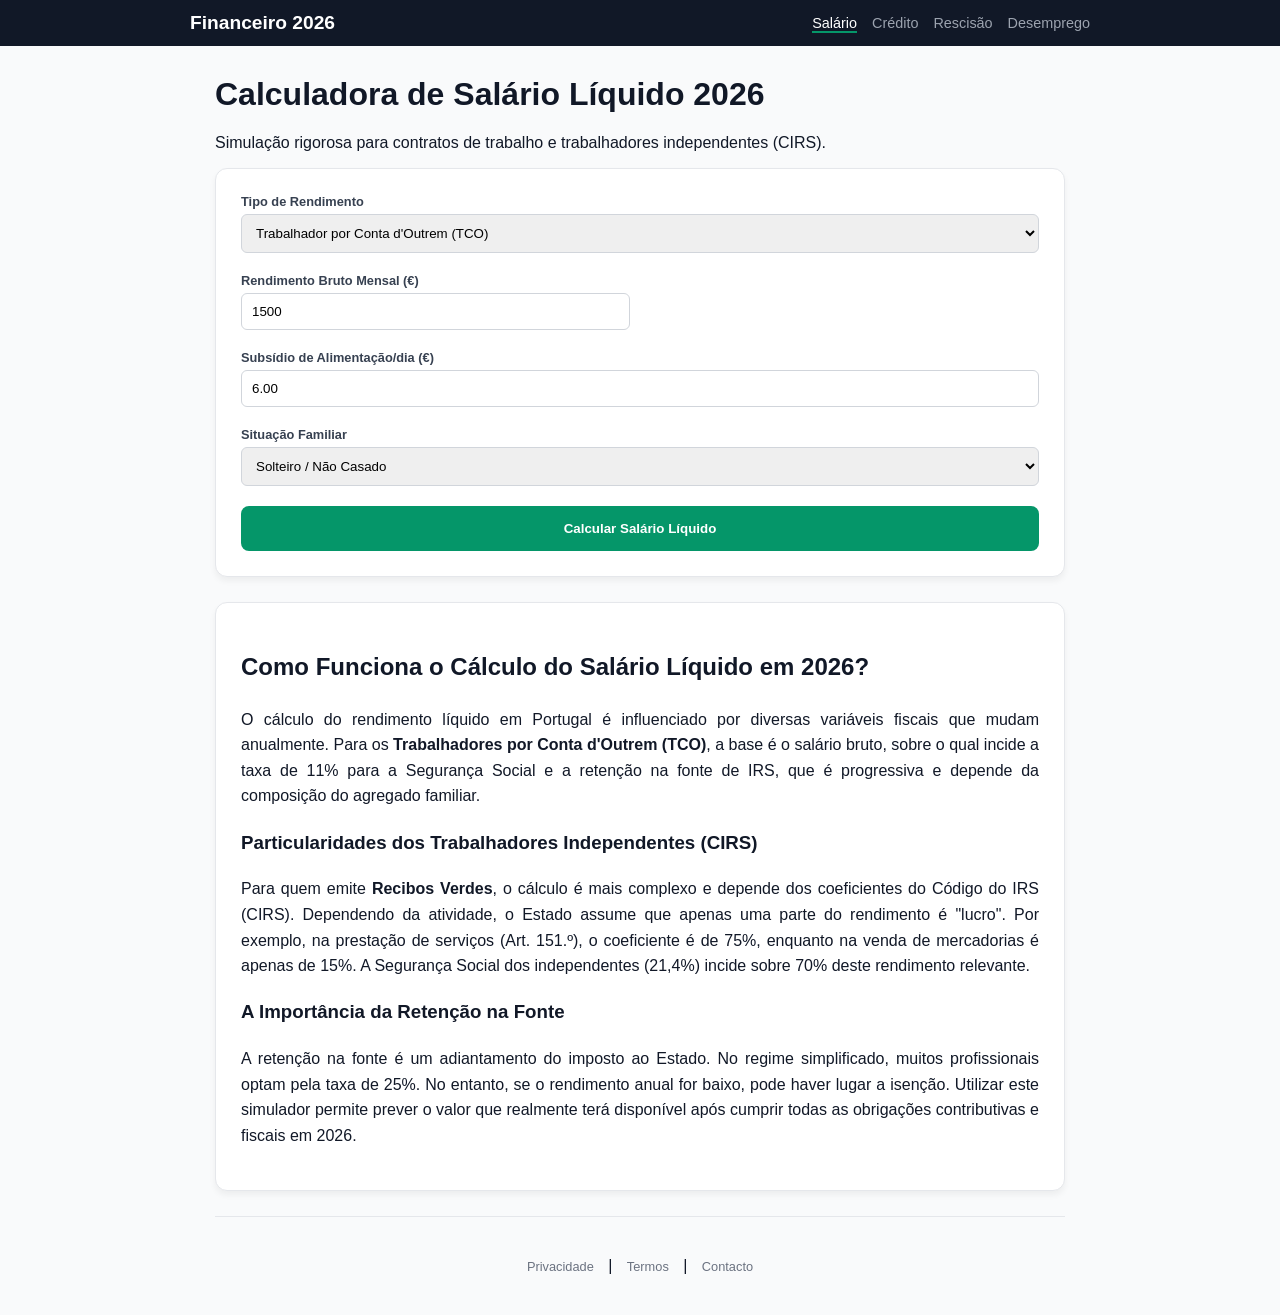
==== index.html @ 7935d13b "Update index.html" ====
<!DOCTYPE html>
<html lang="pt-PT">
<head>
    <meta charset="UTF-8">
    <meta name="viewport" content="width=device-width, initial-scale=1.0">
    <title>Simulador Salário Líquido 2026 | TCO e Recibos Verdes (CIRS)</title>
    <link rel="icon" href="data:image/svg+xml,%3Csvg xmlns='http://www.w3.org/2000/svg' viewBox='0 0 24 24' fill='%23059669'%3E%3Cpath d='M12 2C6.48 2 2 6.48 2 12s4.48 10 10 10 10-4.48 10-10S17.52 2 12 2zm1 15h-2v-6h2v6zm0-8h-2V7h2v2z'/%3E%3C/svg%3E">
    <link rel="stylesheet" href="style.css">
    <script async src="https://pagead2.googlesyndication.com/pagead/js/adsbygoogle.js?client=ca-pub-6163421497152187" crossorigin="anonymous"></script>
</head>
<body>
    <nav class="navbar-global">
        <div class="nav-container">
            <a href="/" class="nav-logo">Financeiro 2026</a>
            <ul class="nav-links">
                <li><a href="https://salarioliquido.vercel.app/" style="color:white; border-bottom: 2px solid #059669;">Salário</a></li>
                <li><a href="https://simulador-credito-habitacao-2026.vercel.app/">Crédito</a></li>
                <li><a href="https://calculadora-rescisao-contrato.vercel.app/">Rescisão</a></li>
                <li><a href="https://simulador-subsidio-desemprego.vercel.app/">Desemprego</a></li>
            </ul>
        </div>
    </nav>

    <div class="container">
        <header>
            <h1>Calculadora de Salário Líquido 2026</h1>
            <p>Simulação rigorosa para contratos de trabalho e trabalhadores independentes (CIRS).</p>
        </header>

        <section class="card">
            <div class="grid">
                <div class="input-group" style="grid-column: span 2;">
                    <label>Tipo de Rendimento</label>
                    <select id="tipoTrabalhador" onchange="toggleInputs()">
                        <option value="outrem">Trabalhador por Conta d'Outrem (TCO)</option>
                        <option value="eni">Trabalhador Independente (Recibos Verdes)</option>
                    </select>
                </div>

                <div class="input-group">
                    <label>Rendimento Bruto Mensal (€)</label>
                    <input type="number" id="bruto" value="1500">
                </div>

                <div id="camposTCO" class="grid-sub" style="grid-column: span 2; display: grid; gap: 20px;">
                    <div class="input-group">
                        <label>Subsídio de Alimentação/dia (€)</label>
                        <input type="number" id="subsidioAlim" value="6.00" step="0.10">
                    </div>
                    <div class="input-group">
                        <label>Situação Familiar</label>
                        <select id="estadoCivil">
                            <option value="solteiro">Solteiro / Não Casado</option>
                            <option value="casado1">Casado (1 titular)</option>
                            <option value="casado2">Casado (2 titulares)</option>
                        </select>
                    </div>
                </div>

                <div id="camposENI" class="grid-sub" style="grid-column: span 2; display: none; gap: 20px;">
                    <div class="input-group" style="grid-column: span 2;">
                        <label>Atividade (Coeficientes CIRS Art. 31.º)</label>
                        <select id="cirsAtividade">
                            <option value="0.75">Serviços Profissionais (Art. 151.º - 75%)</option>
                            <option value="0.35">Outros Serviços (Não listados - 35%)</option>
                            <option value="0.15">Venda de Mercadorias (15%)</option>
                            <option value="0.10">Alojamento Local (10%)</option>
                            <option value="0.95">Propriedade Intelectual (95%)</option>
                        </select>
                    </div>
                    <div class="input-group">
                        <label>Retenção na Fonte IRS</label>
                        <select id="retencaoENI">
                            <option value="0.25">25% (Taxa Normal)</option>
                            <option value="0.20">20% (Científico/Artístico)</option>
                            <option value="0.115">11.5% (Até 14.500€/ano)</option>
                            <option value="0">Sem Retenção (Isento)</option>
                        </select>
                    </div>
                    <div class="input-group">
                        <label>Variação Contribuição SS</label>
                        <select id="variacaoSS">
                            <option value="1">Base (100%)</option>
                            <option value="0.75">Redução (-25%)</option>
                            <option value="1.25">Agravamento (+25%)</option>
                        </select>
                    </div>
                </div>
            </div>

            <button class="btn-main" onclick="calcularSalario()">Calcular Salário Líquido</button>

            <div id="results" class="results-area" style="display: none; margin-top: 25px;">
                <div class="grid-res">
                    <div class="res-card">
                        <small>Líquido Disponível</small>
                        <div id="out-liquido" class="big-val"></div>
                    </div>
                    <div class="res-card">
                        <small>Total de Descontos</small>
                        <div id="out-impostos" class="big-val" style="color: #ef4444;"></div>
                    </div>
                </div>
            </div>
        </section>

        <article class="card info-content">
            <h2>Como Funciona o Cálculo do Salário Líquido em 2026?</h2>
            <p>O cálculo do rendimento líquido em Portugal é influenciado por diversas variáveis fiscais que mudam anualmente. Para os <strong>Trabalhadores por Conta d'Outrem (TCO)</strong>, a base é o salário bruto, sobre o qual incide a taxa de 11% para a Segurança Social e a retenção na fonte de IRS, que é progressiva e depende da composição do agregado familiar.</p>

            <h3>Particularidades dos Trabalhadores Independentes (CIRS)</h3>
            <p>Para quem emite <strong>Recibos Verdes</strong>, o cálculo é mais complexo e depende dos coeficientes do Código do IRS (CIRS). Dependendo da atividade, o Estado assume que apenas uma parte do rendimento é "lucro". Por exemplo, na prestação de serviços (Art. 151.º), o coeficiente é de 75%, enquanto na venda de mercadorias é apenas de 15%. A Segurança Social dos independentes (21,4%) incide sobre 70% deste rendimento relevante.</p>

            <h3>A Importância da Retenção na Fonte</h3>
            <p>A retenção na fonte é um adiantamento do imposto ao Estado. No regime simplificado, muitos profissionais optam pela taxa de 25%. No entanto, se o rendimento anual for baixo, pode haver lugar a isenção. Utilizar este simulador permite prever o valor que realmente terá disponível após cumprir todas as obrigações contributivas e fiscais em 2026.</p>
        </article>

        <footer>
            <nav>
                <a href="privacidade.html">Privacidade</a> | <a href="termos.html">Termos</a> | <a href="contacto.html">Contacto</a>
            </nav>
        </footer>
    </div>
    <script src="script.js"></script>
</body>
</html>
---- style.css ----
/* Navbar Global */
.navbar-global { background: #111827; padding: 12px 0; margin-bottom: 30px; }
.nav-container { max-width: 900px; margin: 0 auto; display: flex; justify-content: space-between; align-items: center; padding: 0 20px; }
.nav-logo { color: white; font-weight: bold; text-decoration: none; font-size: 1.2rem; }
.nav-links { list-style: none; display: flex; gap: 15px; margin: 0; padding: 0; }
.nav-links a { color: #9ca3af; text-decoration: none; font-size: 0.9rem; font-weight: 500; transition: color 0.3s; }
.nav-links a:hover { color: white; }

/* Estilo Base do Simulador */
:root { --primary: #059669; --bg: #f9fafb; }
body { font-family: 'Inter', sans-serif; background: var(--bg); margin: 0; color: #111827; }
.container { max-width: 850px; margin: 0 auto; padding: 0 20px; }
.card { background: white; padding: 25px; border-radius: 12px; border: 1px solid #e5e7eb; box-shadow: 0 4px 6px rgba(0,0,0,0.05); margin-bottom: 25px; }
.grid { display: grid; grid-template-columns: 1fr 1fr; gap: 20px; }
.input-group label { font-size: 0.8rem; font-weight: 600; color: #374151; display: block; margin-bottom: 5px; }
input, select { width: 100%; padding: 10px; border: 1px solid #d1d5db; border-radius: 6px; box-sizing: border-box; }
.btn-main { width: 100%; padding: 15px; background: var(--primary); color: white; border: none; border-radius: 8px; font-weight: bold; margin-top: 20px; cursor: pointer; }
.big-val { font-size: 2rem; font-weight: 800; color: var(--primary); }
.res-card { text-align: center; background: #ecfdf5; padding: 15px; border-radius: 10px; }
.info-content { text-align: justify; line-height: 1.6; }
footer { text-align: center; padding: 40px 0; border-top: 1px solid #e5e7eb; }
footer a { color: #6b7280; text-decoration: none; margin: 0 10px; font-size: 0.8rem; }
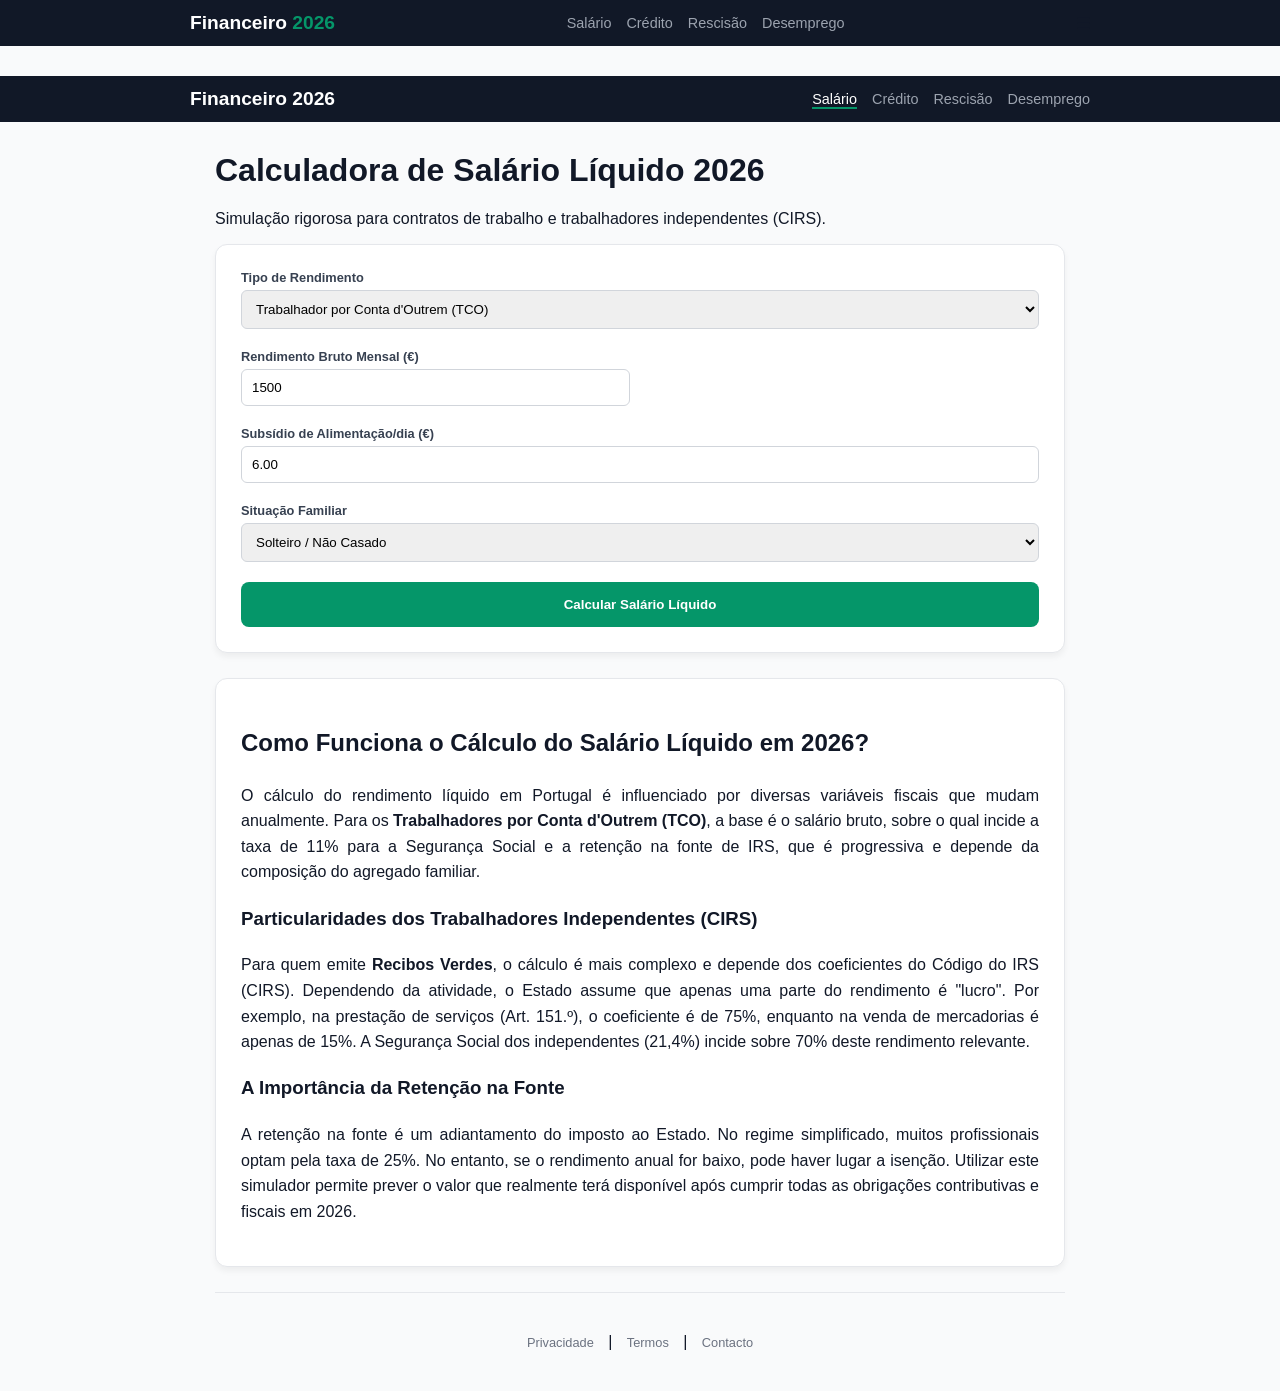
==== commit 43ac25be: "Update index.html" ====
--- a/index.html
+++ b/index.html
@@ -9,6 +9,18 @@
     <script async src="https://pagead2.googlesyndication.com/pagead/js/adsbygoogle.js?client=ca-pub-6163421497152187" crossorigin="anonymous"></script>
 </head>
 <body>
+    <nav class="navbar-global">
+    <div class="nav-container">
+        <a href="/" class="nav-logo">Financeiro <span style="color: #059669;">2026</span></a>
+        <ul class="nav-links">
+            <li><a href="https://salarioliquido.vercel.app/">Salário</a></li>
+            <li><a href="https://simulador-credito-habitacao-2026.vercel.app/">Crédito</a></li>
+            <li><a href="https://calculadora-rescisao-contrato.vercel.app/">Rescisão</a></li>
+            <li><a href="https://simulador-subsidio-desemprego.vercel.app/">Desemprego</a></li>
+        </ul>
+        <div class="nav-mobile-menu">☰</div>
+    </div>
+</nav>
     <nav class="navbar-global">
         <div class="nav-container">
             <a href="/" class="nav-logo">Financeiro 2026</a>
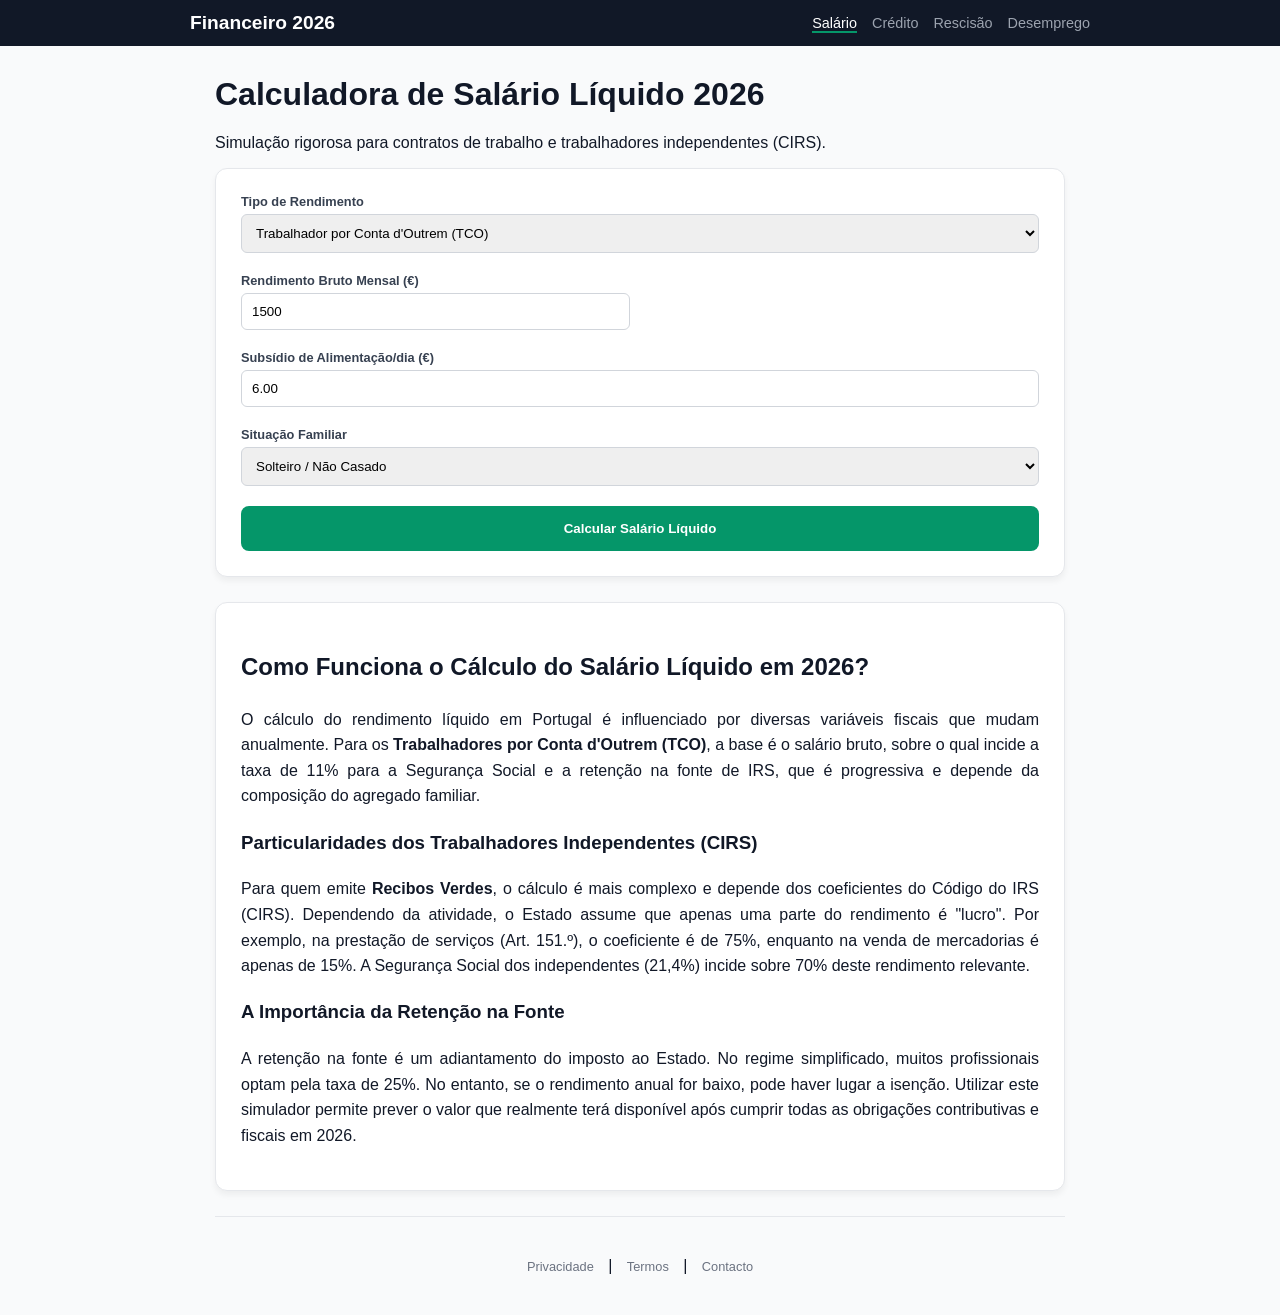
==== commit f89bd490: "Update index.html" ====
--- a/index.html
+++ b/index.html
@@ -9,19 +9,7 @@
     <script async src="https://pagead2.googlesyndication.com/pagead/js/adsbygoogle.js?client=ca-pub-6163421497152187" crossorigin="anonymous"></script>
 </head>
 <body>
-    <nav class="navbar-global">
-    <div class="nav-container">
-        <a href="/" class="nav-logo">Financeiro <span style="color: #059669;">2026</span></a>
-        <ul class="nav-links">
-            <li><a href="https://salarioliquido.vercel.app/">Salário</a></li>
-            <li><a href="https://simulador-credito-habitacao-2026.vercel.app/">Crédito</a></li>
-            <li><a href="https://calculadora-rescisao-contrato.vercel.app/">Rescisão</a></li>
-            <li><a href="https://simulador-subsidio-desemprego.vercel.app/">Desemprego</a></li>
-        </ul>
-        <div class="nav-mobile-menu">☰</div>
-    </div>
-</nav>
-    <nav class="navbar-global">
+       <nav class="navbar-global">
         <div class="nav-container">
             <a href="/" class="nav-logo">Financeiro 2026</a>
             <ul class="nav-links">
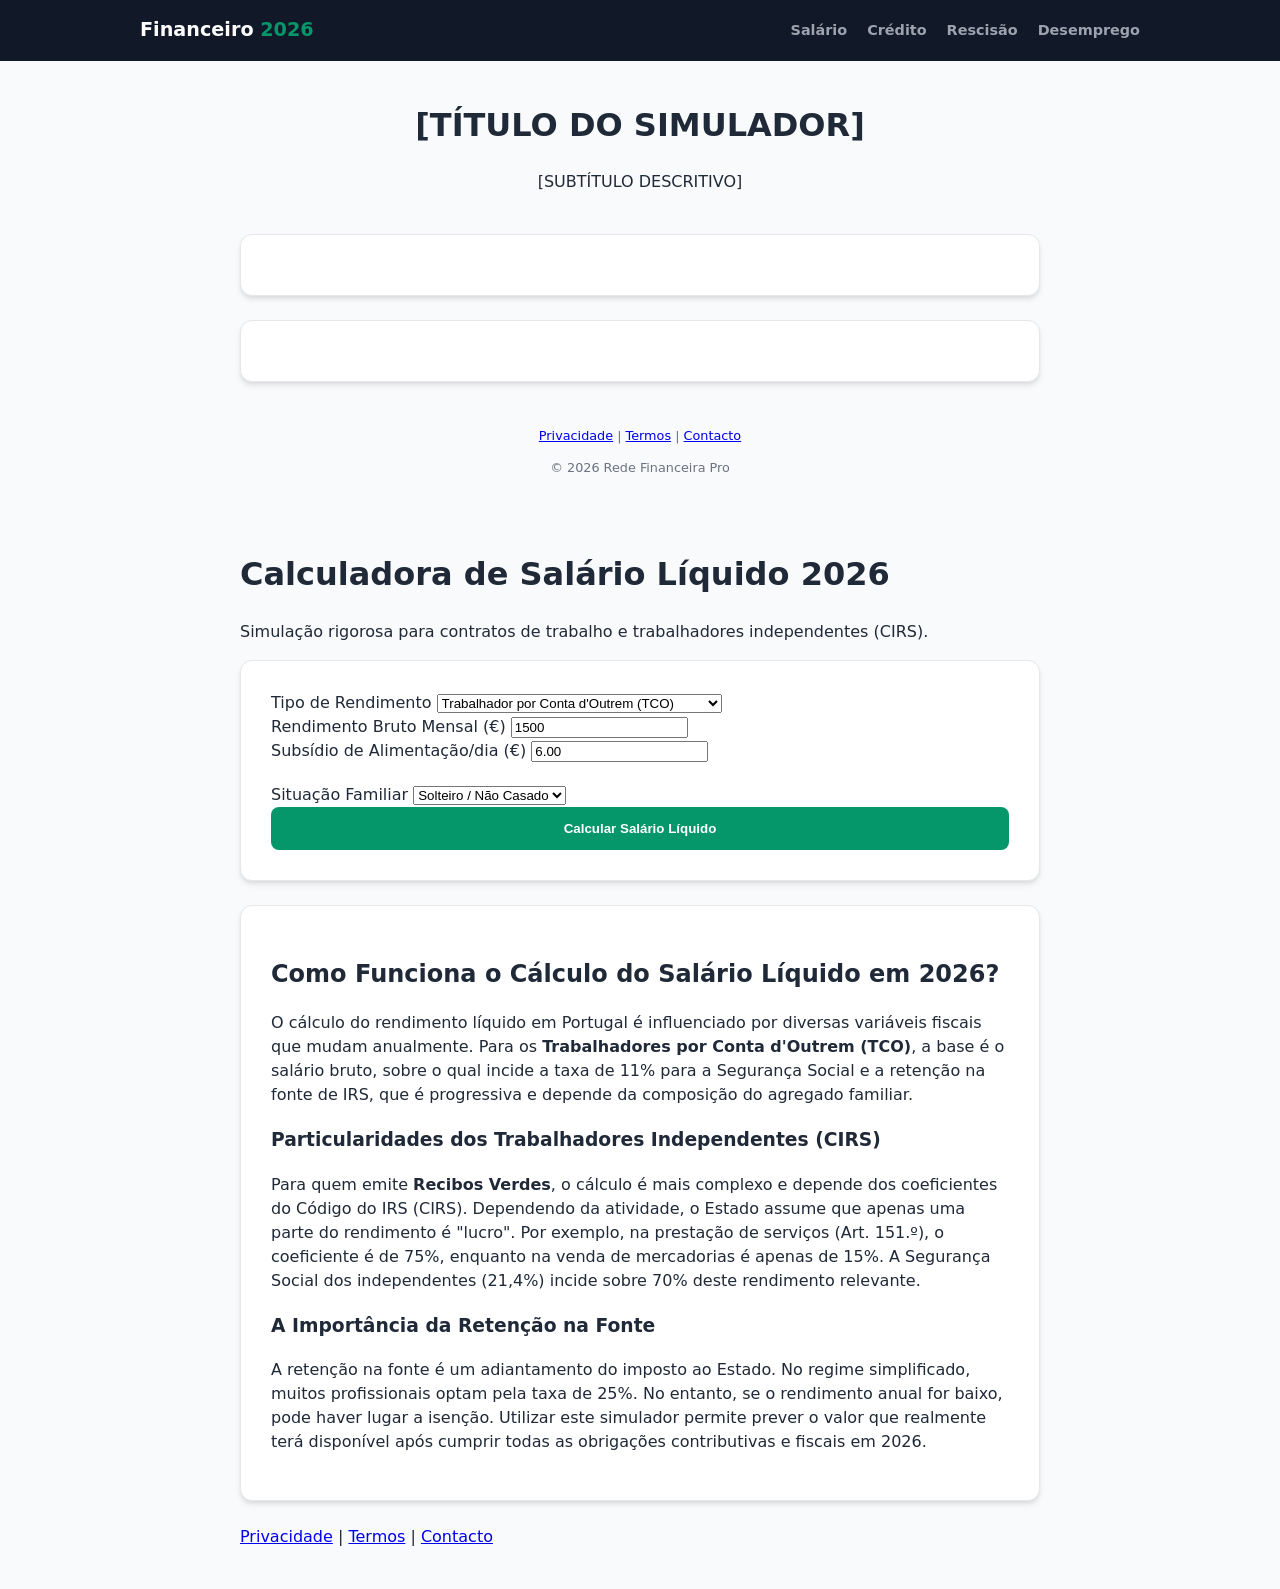
==== commit 07bb75a1: "Update index.html" ====
--- a/index.html
+++ b/index.html
@@ -9,18 +9,39 @@
     <script async src="https://pagead2.googlesyndication.com/pagead/js/adsbygoogle.js?client=ca-pub-6163421497152187" crossorigin="anonymous"></script>
 </head>
 <body>
-       <nav class="navbar-global">
+<body>
+    <nav class="navbar-global">
         <div class="nav-container">
-            <a href="/" class="nav-logo">Financeiro 2026</a>
+            <a href="/" class="nav-logo">Financeiro <span style="color: var(--primary);">2026</span></a>
             <ul class="nav-links">
-                <li><a href="https://salarioliquido.vercel.app/" style="color:white; border-bottom: 2px solid #059669;">Salário</a></li>
-                <li><a href="https://simulador-credito-habitacao-2026.vercel.app/">Crédito</a></li>
-                <li><a href="https://calculadora-rescisao-contrato.vercel.app/">Rescisão</a></li>
-                <li><a href="https://simulador-subsidio-desemprego.vercel.app/">Desemprego</a></li>
+                <li><a href="https://salarioliquido.vercel.app/" id="link-salario">Salário</a></li>
+                <li><a href="https://simulador-credito-habitacao-2026.vercel.app/" id="link-credito">Crédito</a></li>
+                <li><a href="https://calculadora-rescisao-contrato.vercel.app/" id="link-rescisao">Rescisão</a></li>
+                <li><a href="https://simulador-subsidio-desemprego.vercel.app/" id="link-desemprego">Desemprego</a></li>
             </ul>
         </div>
     </nav>
 
+    <div class="container">
+        <header style="text-align: center; margin-bottom: 40px;">
+            <h1>[TÍTULO DO SIMULADOR]</h1>
+            <p>[SUBTÍTULO DESCRITIVO]</p>
+        </header>
+
+        <section class="card">
+            </section>
+
+        <article class="card info-content" style="text-align: justify;">
+            </article>
+
+        <footer style="text-align: center; padding: 20px; color: #6b7280; font-size: 0.8rem;">
+            <a href="privacidade.html">Privacidade</a> | 
+            <a href="termos.html">Termos</a> | 
+            <a href="contacto.html">Contacto</a>
+            <p>© 2026 Rede Financeira Pro</p>
+        </footer>
+    </div>
+</body>
     <div class="container">
         <header>
             <h1>Calculadora de Salário Líquido 2026</h1>
--- a/style.css
+++ b/style.css
@@ -1,22 +1,94 @@
+:root {
+    --primary: #059669; /* Verde Sucesso */
+    --primary-hover: #047857;
+    --dark: #111827;
+    --gray-bg: #f9fafb;
+    --text-main: #1f2937;
+    --border: #e5e7eb;
+    --shadow: 0 4px 6px -1px rgba(0, 0, 0, 0.1), 0 2px 4px -1px rgba(0, 0, 0, 0.06);
+}
+
+body {
+    font-family: 'Inter', system-ui, -apple-system, sans-serif;
+    background-color: var(--gray-bg);
+    color: var(--text-main);
+    margin: 0;
+    line-height: 1.5;
+}
+
+.container {
+    max-width: 800px;
+    margin: 40px auto;
+    padding: 0 20px;
+}
+
+.card {
+    background: white;
+    padding: 30px;
+    border-radius: 12px;
+    border: 1px solid var(--border);
+    box-shadow: var(--shadow);
+    margin-bottom: 24px;
+}
+
 /* Navbar Global */
-.navbar-global { background: #111827; padding: 12px 0; margin-bottom: 30px; }
-.nav-container { max-width: 900px; margin: 0 auto; display: flex; justify-content: space-between; align-items: center; padding: 0 20px; }
-.nav-logo { color: white; font-weight: bold; text-decoration: none; font-size: 1.2rem; }
-.nav-links { list-style: none; display: flex; gap: 15px; margin: 0; padding: 0; }
-.nav-links a { color: #9ca3af; text-decoration: none; font-size: 0.9rem; font-weight: 500; transition: color 0.3s; }
-.nav-links a:hover { color: white; }
+.navbar-global {
+    background: var(--dark);
+    padding: 1rem 0;
+    position: sticky;
+    top: 0;
+    z-index: 1000;
+}
 
-/* Estilo Base do Simulador */
-:root { --primary: #059669; --bg: #f9fafb; }
-body { font-family: 'Inter', sans-serif; background: var(--bg); margin: 0; color: #111827; }
-.container { max-width: 850px; margin: 0 auto; padding: 0 20px; }
-.card { background: white; padding: 25px; border-radius: 12px; border: 1px solid #e5e7eb; box-shadow: 0 4px 6px rgba(0,0,0,0.05); margin-bottom: 25px; }
-.grid { display: grid; grid-template-columns: 1fr 1fr; gap: 20px; }
-.input-group label { font-size: 0.8rem; font-weight: 600; color: #374151; display: block; margin-bottom: 5px; }
-input, select { width: 100%; padding: 10px; border: 1px solid #d1d5db; border-radius: 6px; box-sizing: border-box; }
-.btn-main { width: 100%; padding: 15px; background: var(--primary); color: white; border: none; border-radius: 8px; font-weight: bold; margin-top: 20px; cursor: pointer; }
-.big-val { font-size: 2rem; font-weight: 800; color: var(--primary); }
-.res-card { text-align: center; background: #ecfdf5; padding: 15px; border-radius: 10px; }
-.info-content { text-align: justify; line-height: 1.6; }
-footer { text-align: center; padding: 40px 0; border-top: 1px solid #e5e7eb; }
-footer a { color: #6b7280; text-decoration: none; margin: 0 10px; font-size: 0.8rem; }
+.nav-container {
+    max-width: 1000px;
+    margin: 0 auto;
+    display: flex;
+    justify-content: space-between;
+    align-items: center;
+    padding: 0 20px;
+}
+
+.nav-logo {
+    color: white;
+    font-weight: 800;
+    text-decoration: none;
+    font-size: 1.2rem;
+}
+
+.nav-links {
+    display: flex;
+    gap: 20px;
+    list-style: none;
+    margin: 0;
+    padding: 0;
+}
+
+.nav-links a {
+    color: #9ca3af;
+    text-decoration: none;
+    font-size: 0.9rem;
+    font-weight: 600;
+    transition: 0.2s;
+}
+
+.nav-links a:hover, .nav-links a.active {
+    color: white;
+}
+
+/* Botão Padrão */
+.btn-main {
+    width: 100%;
+    background-color: var(--primary);
+    color: white;
+    padding: 14px;
+    border: none;
+    border-radius: 8px;
+    font-weight: 700;
+    cursor: pointer;
+    transition: background 0.2s;
+}
+
+.btn-main:hover {
+    background-color: var(--primary-hover);
+}
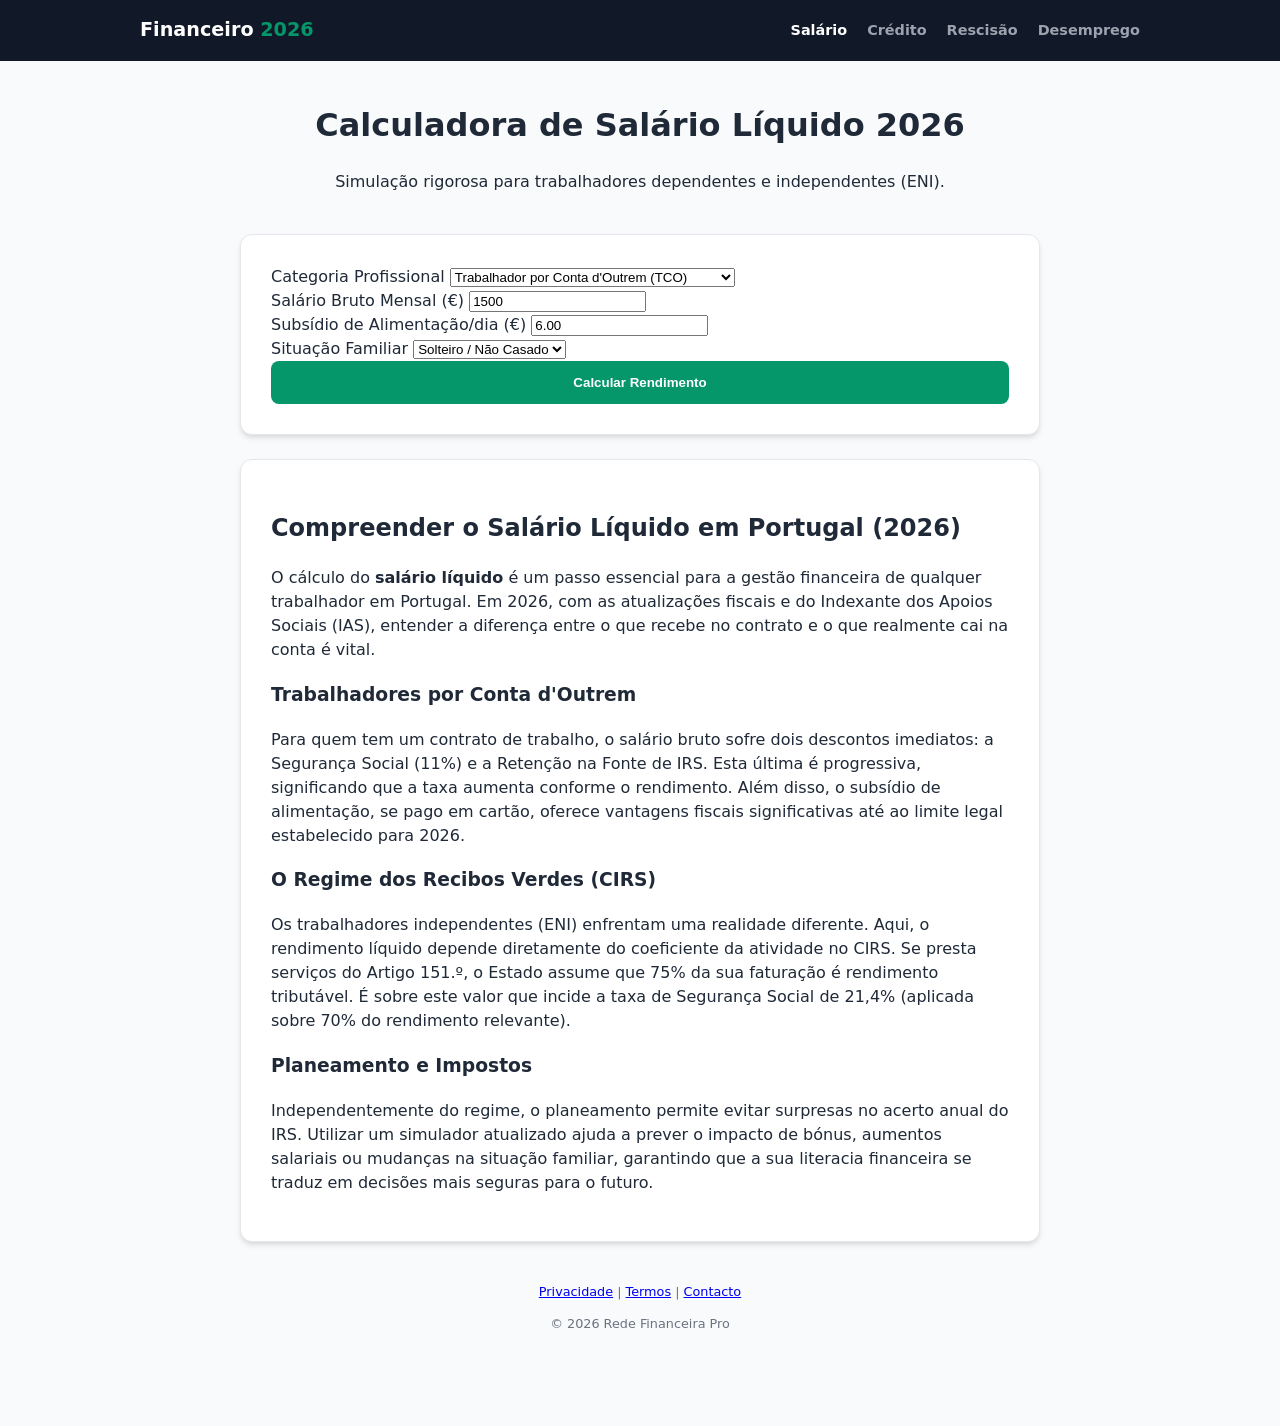
==== commit b374bcc3: "Update index.html" ====
--- a/index.html
+++ b/index.html
@@ -9,49 +9,28 @@
     <script async src="https://pagead2.googlesyndication.com/pagead/js/adsbygoogle.js?client=ca-pub-6163421497152187" crossorigin="anonymous"></script>
 </head>
 <body>
-<body>
     <nav class="navbar-global">
         <div class="nav-container">
             <a href="/" class="nav-logo">Financeiro <span style="color: var(--primary);">2026</span></a>
             <ul class="nav-links">
-                <li><a href="https://salarioliquido.vercel.app/" id="link-salario">Salário</a></li>
-                <li><a href="https://simulador-credito-habitacao-2026.vercel.app/" id="link-credito">Crédito</a></li>
-                <li><a href="https://calculadora-rescisao-contrato.vercel.app/" id="link-rescisao">Rescisão</a></li>
-                <li><a href="https://simulador-subsidio-desemprego.vercel.app/" id="link-desemprego">Desemprego</a></li>
+                <li><a href="https://salarioliquido.vercel.app/" class="active">Salário</a></li>
+                <li><a href="https://simulador-credito-habitacao-2026.vercel.app/">Crédito</a></li>
+                <li><a href="https://calculadora-rescisao-contrato.vercel.app/">Rescisão</a></li>
+                <li><a href="https://simulador-subsidio-desemprego.vercel.app/">Desemprego</a></li>
             </ul>
         </div>
     </nav>
 
     <div class="container">
         <header style="text-align: center; margin-bottom: 40px;">
-            <h1>[TÍTULO DO SIMULADOR]</h1>
-            <p>[SUBTÍTULO DESCRITIVO]</p>
-        </header>
-
-        <section class="card">
-            </section>
-
-        <article class="card info-content" style="text-align: justify;">
-            </article>
-
-        <footer style="text-align: center; padding: 20px; color: #6b7280; font-size: 0.8rem;">
-            <a href="privacidade.html">Privacidade</a> | 
-            <a href="termos.html">Termos</a> | 
-            <a href="contacto.html">Contacto</a>
-            <p>© 2026 Rede Financeira Pro</p>
-        </footer>
-    </div>
-</body>
-    <div class="container">
-        <header>
             <h1>Calculadora de Salário Líquido 2026</h1>
-            <p>Simulação rigorosa para contratos de trabalho e trabalhadores independentes (CIRS).</p>
+            <p>Simulação rigorosa para trabalhadores dependentes e independentes (ENI).</p>
         </header>
 
         <section class="card">
             <div class="grid">
                 <div class="input-group" style="grid-column: span 2;">
-                    <label>Tipo de Rendimento</label>
+                    <label>Categoria Profissional</label>
                     <select id="tipoTrabalhador" onchange="toggleInputs()">
                         <option value="outrem">Trabalhador por Conta d'Outrem (TCO)</option>
                         <option value="eni">Trabalhador Independente (Recibos Verdes)</option>
@@ -59,11 +38,11 @@
                 </div>
 
                 <div class="input-group">
-                    <label>Rendimento Bruto Mensal (€)</label>
+                    <label>Salário Bruto Mensal (€)</label>
                     <input type="number" id="bruto" value="1500">
                 </div>
 
-                <div id="camposTCO" class="grid-sub" style="grid-column: span 2; display: grid; gap: 20px;">
+                <div id="camposTCO" class="sub-grid">
                     <div class="input-group">
                         <label>Subsídio de Alimentação/dia (€)</label>
                         <input type="number" id="subsidioAlim" value="6.00" step="0.10">
@@ -78,43 +57,34 @@
                     </div>
                 </div>
 
-                <div id="camposENI" class="grid-sub" style="grid-column: span 2; display: none; gap: 20px;">
-                    <div class="input-group" style="grid-column: span 2;">
-                        <label>Atividade (Coeficientes CIRS Art. 31.º)</label>
+                <div id="camposENI" class="sub-grid" style="display: none;">
+                    <div class="input-group">
+                        <label>Atividade (CIRS)</label>
                         <select id="cirsAtividade">
-                            <option value="0.75">Serviços Profissionais (Art. 151.º - 75%)</option>
-                            <option value="0.35">Outros Serviços (Não listados - 35%)</option>
+                            <option value="0.75">Serviços (Art. 151.º - 75%)</option>
+                            <option value="0.35">Outros Serviços (35%)</option>
                             <option value="0.15">Venda de Mercadorias (15%)</option>
                             <option value="0.10">Alojamento Local (10%)</option>
-                            <option value="0.95">Propriedade Intelectual (95%)</option>
                         </select>
                     </div>
                     <div class="input-group">
                         <label>Retenção na Fonte IRS</label>
                         <select id="retencaoENI">
-                            <option value="0.25">25% (Taxa Normal)</option>
+                            <option value="0.25">25% (Taxa Base)</option>
                             <option value="0.20">20% (Científico/Artístico)</option>
                             <option value="0.115">11.5% (Até 14.500€/ano)</option>
-                            <option value="0">Sem Retenção (Isento)</option>
-                        </select>
-                    </div>
-                    <div class="input-group">
-                        <label>Variação Contribuição SS</label>
-                        <select id="variacaoSS">
-                            <option value="1">Base (100%)</option>
-                            <option value="0.75">Redução (-25%)</option>
-                            <option value="1.25">Agravamento (+25%)</option>
+                            <option value="0">Isento</option>
                         </select>
                     </div>
                 </div>
             </div>
 
-            <button class="btn-main" onclick="calcularSalario()">Calcular Salário Líquido</button>
+            <button class="btn-main" onclick="calcularSalario()">Calcular Rendimento</button>
 
             <div id="results" class="results-area" style="display: none; margin-top: 25px;">
                 <div class="grid-res">
                     <div class="res-card">
-                        <small>Líquido Disponível</small>
+                        <small>Rendimento Líquido</small>
                         <div id="out-liquido" class="big-val"></div>
                     </div>
                     <div class="res-card">
@@ -126,20 +96,22 @@
         </section>
 
         <article class="card info-content">
-            <h2>Como Funciona o Cálculo do Salário Líquido em 2026?</h2>
-            <p>O cálculo do rendimento líquido em Portugal é influenciado por diversas variáveis fiscais que mudam anualmente. Para os <strong>Trabalhadores por Conta d'Outrem (TCO)</strong>, a base é o salário bruto, sobre o qual incide a taxa de 11% para a Segurança Social e a retenção na fonte de IRS, que é progressiva e depende da composição do agregado familiar.</p>
+            <h2>Compreender o Salário Líquido em Portugal (2026)</h2>
+            <p>O cálculo do <strong>salário líquido</strong> é um passo essencial para a gestão financeira de qualquer trabalhador em Portugal. Em 2026, com as atualizações fiscais e do Indexante dos Apoios Sociais (IAS), entender a diferença entre o que recebe no contrato e o que realmente cai na conta é vital.</p>
+            
+            <h3>Trabalhadores por Conta d'Outrem</h3>
+            <p>Para quem tem um contrato de trabalho, o salário bruto sofre dois descontos imediatos: a Segurança Social (11%) e a Retenção na Fonte de IRS. Esta última é progressiva, significando que a taxa aumenta conforme o rendimento. Além disso, o subsídio de alimentação, se pago em cartão, oferece vantagens fiscais significativas até ao limite legal estabelecido para 2026.</p>
 
-            <h3>Particularidades dos Trabalhadores Independentes (CIRS)</h3>
-            <p>Para quem emite <strong>Recibos Verdes</strong>, o cálculo é mais complexo e depende dos coeficientes do Código do IRS (CIRS). Dependendo da atividade, o Estado assume que apenas uma parte do rendimento é "lucro". Por exemplo, na prestação de serviços (Art. 151.º), o coeficiente é de 75%, enquanto na venda de mercadorias é apenas de 15%. A Segurança Social dos independentes (21,4%) incide sobre 70% deste rendimento relevante.</p>
+            <h3>O Regime dos Recibos Verdes (CIRS)</h3>
+            <p>Os trabalhadores independentes (ENI) enfrentam uma realidade diferente. Aqui, o rendimento líquido depende diretamente do coeficiente da atividade no CIRS. Se presta serviços do Artigo 151.º, o Estado assume que 75% da sua faturação é rendimento tributável. É sobre este valor que incide a taxa de Segurança Social de 21,4% (aplicada sobre 70% do rendimento relevante).</p>
 
-            <h3>A Importância da Retenção na Fonte</h3>
-            <p>A retenção na fonte é um adiantamento do imposto ao Estado. No regime simplificado, muitos profissionais optam pela taxa de 25%. No entanto, se o rendimento anual for baixo, pode haver lugar a isenção. Utilizar este simulador permite prever o valor que realmente terá disponível após cumprir todas as obrigações contributivas e fiscais em 2026.</p>
+            <h3>Planeamento e Impostos</h3>
+            <p>Independentemente do regime, o planeamento permite evitar surpresas no acerto anual do IRS. Utilizar um simulador atualizado ajuda a prever o impacto de bónus, aumentos salariais ou mudanças na situação familiar, garantindo que a sua literacia financeira se traduz em decisões mais seguras para o futuro.</p>
         </article>
 
-        <footer>
-            <nav>
-                <a href="privacidade.html">Privacidade</a> | <a href="termos.html">Termos</a> | <a href="contacto.html">Contacto</a>
-            </nav>
+        <footer style="text-align: center; margin-top: 40px; padding-bottom: 40px; color: #6b7280; font-size: 0.8rem;">
+            <a href="privacidade.html">Privacidade</a> | <a href="termos.html">Termos</a> | <a href="contacto.html">Contacto</a>
+            <p>© 2026 Rede Financeira Pro</p>
         </footer>
     </div>
     <script src="script.js"></script>
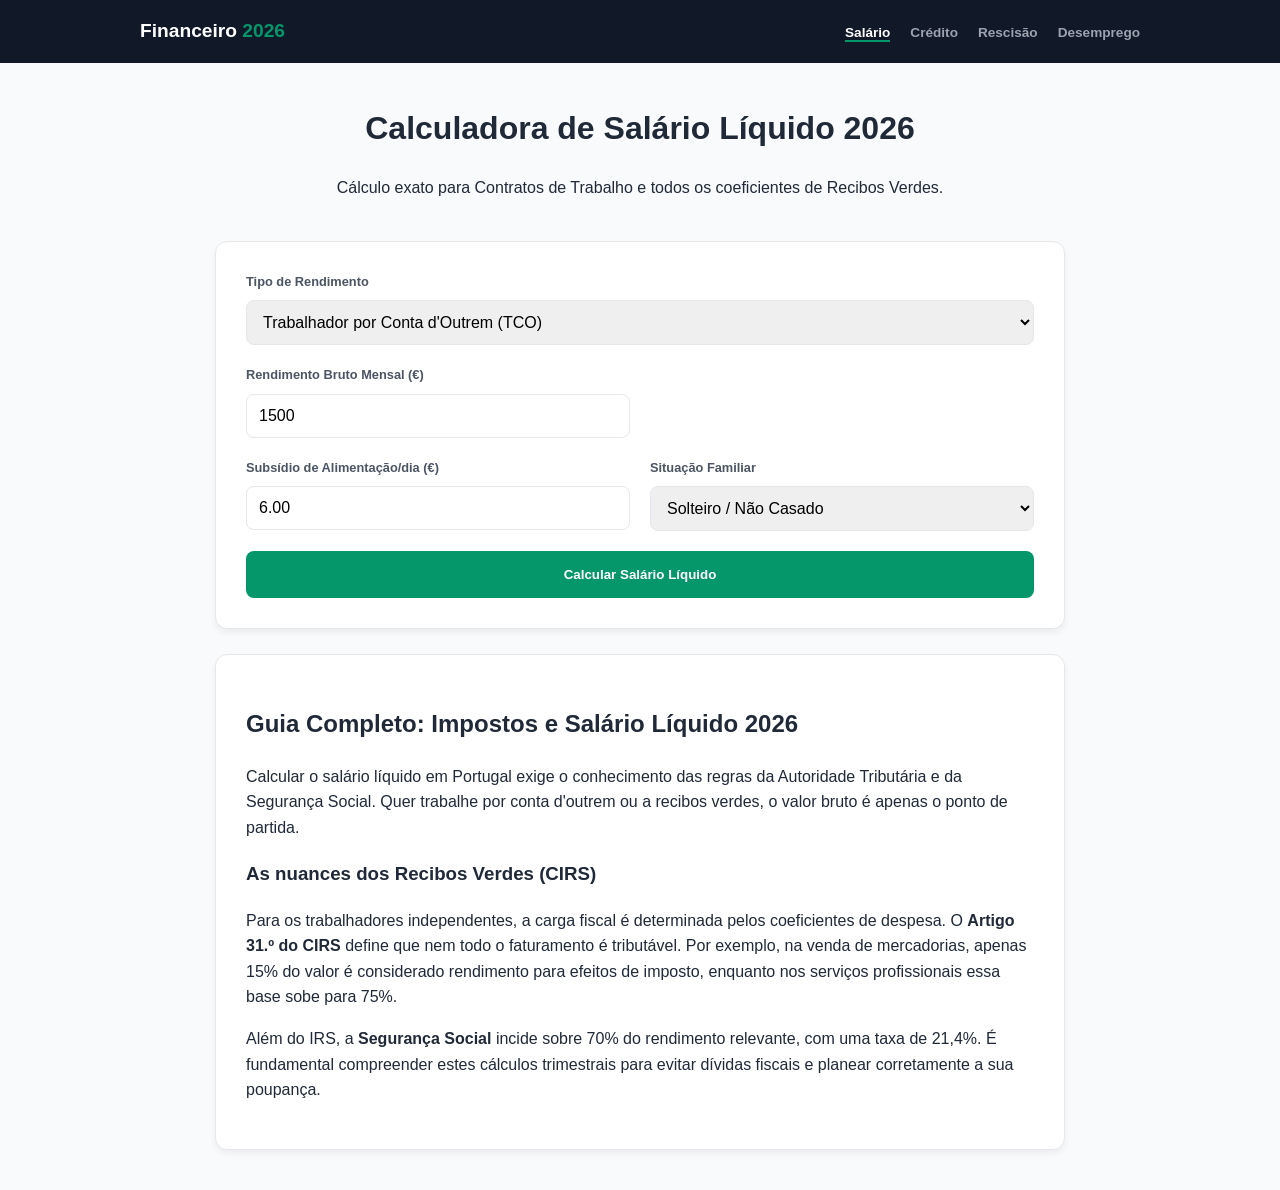
==== commit e8622e7a: "Update index.html" ====
--- a/index.html
+++ b/index.html
@@ -3,8 +3,7 @@
 <head>
     <meta charset="UTF-8">
     <meta name="viewport" content="width=device-width, initial-scale=1.0">
-    <title>Simulador Salário Líquido 2026 | TCO e Recibos Verdes (CIRS)</title>
-    <link rel="icon" href="data:image/svg+xml,%3Csvg xmlns='http://www.w3.org/2000/svg' viewBox='0 0 24 24' fill='%23059669'%3E%3Cpath d='M12 2C6.48 2 2 6.48 2 12s4.48 10 10 10 10-4.48 10-10S17.52 2 12 2zm1 15h-2v-6h2v6zm0-8h-2V7h2v2z'/%3E%3C/svg%3E">
+    <title>Simulador Salário Líquido 2026 | TCO e Recibos Verdes Completo</title>
     <link rel="stylesheet" href="style.css">
     <script async src="https://pagead2.googlesyndication.com/pagead/js/adsbygoogle.js?client=ca-pub-6163421497152187" crossorigin="anonymous"></script>
 </head>
@@ -24,13 +23,13 @@
     <div class="container">
         <header style="text-align: center; margin-bottom: 40px;">
             <h1>Calculadora de Salário Líquido 2026</h1>
-            <p>Simulação rigorosa para trabalhadores dependentes e independentes (ENI).</p>
+            <p>Cálculo exato para Contratos de Trabalho e todos os coeficientes de Recibos Verdes.</p>
         </header>
 
         <section class="card">
             <div class="grid">
                 <div class="input-group" style="grid-column: span 2;">
-                    <label>Categoria Profissional</label>
+                    <label>Tipo de Rendimento</label>
                     <select id="tipoTrabalhador" onchange="toggleInputs()">
                         <option value="outrem">Trabalhador por Conta d'Outrem (TCO)</option>
                         <option value="eni">Trabalhador Independente (Recibos Verdes)</option>
@@ -38,7 +37,7 @@
                 </div>
 
                 <div class="input-group">
-                    <label>Salário Bruto Mensal (€)</label>
+                    <label>Rendimento Bruto Mensal (€)</label>
                     <input type="number" id="bruto" value="1500">
                 </div>
 
@@ -58,33 +57,45 @@
                 </div>
 
                 <div id="camposENI" class="sub-grid" style="display: none;">
-                    <div class="input-group">
-                        <label>Atividade (CIRS)</label>
+                    <div class="input-group" style="grid-column: span 2;">
+                        <label>Atividade (Coeficientes Art. 31.º CIRS)</label>
                         <select id="cirsAtividade">
-                            <option value="0.75">Serviços (Art. 151.º - 75%)</option>
-                            <option value="0.35">Outros Serviços (35%)</option>
-                            <option value="0.15">Venda de Mercadorias (15%)</option>
-                            <option value="0.10">Alojamento Local (10%)</option>
+                            <option value="0.75">Prestação de Serviços - Lista Art. 151 (75%)</option>
+                            <option value="0.35">Outras Prestações de Serviços (35%)</option>
+                            <option value="0.15">Venda de Mercadorias e Produtos (15%)</option>
+                            <option value="0.15">Atividades Hoteleiras, Restauração e Bebidas (15%)</option>
+                            <option value="0.10">Alojamento Local (Modalidade Moradia/Apartamento) (10%)</option>
+                            <option value="0.95">Rendimentos de Propriedade Intelectual ou Industrial (95%)</option>
+                            <option value="0.10">Atividades Agrícolas, Silvícolas e Pecuárias (10%)</option>
+                            <option value="1.00">Subsídios ou Subvenções não destinados à exploração (100%)</option>
                         </select>
                     </div>
                     <div class="input-group">
                         <label>Retenção na Fonte IRS</label>
                         <select id="retencaoENI">
-                            <option value="0.25">25% (Taxa Base)</option>
-                            <option value="0.20">20% (Científico/Artístico)</option>
+                            <option value="0.25">25% (Regime Geral)</option>
+                            <option value="0.20">20% (Artistas / Científicos)</option>
                             <option value="0.115">11.5% (Até 14.500€/ano)</option>
-                            <option value="0">Isento</option>
+                            <option value="0.10">10% (Regime Simplificado Especial)</option>
+                            <option value="0">Isento (Início de Atividade)</option>
+                        </select>
+                    </div>
+                    <div class="input-group">
+                        <label>Segurança Social</label>
+                        <select id="isentoSS">
+                            <option value="nao">Sujeito a Desconto (21.4%)</option>
+                            <option value="sim">Isento (Acumulação TCO ou 1.º Ano)</option>
                         </select>
                     </div>
                 </div>
             </div>
 
-            <button class="btn-main" onclick="calcularSalario()">Calcular Rendimento</button>
+            <button class="btn-main" onclick="calcularSalario()">Calcular Salário Líquido</button>
 
             <div id="results" class="results-area" style="display: none; margin-top: 25px;">
                 <div class="grid-res">
                     <div class="res-card">
-                        <small>Rendimento Líquido</small>
+                        <small>Líquido Final</small>
                         <div id="out-liquido" class="big-val"></div>
                     </div>
                     <div class="res-card">
@@ -96,23 +107,12 @@
         </section>
 
         <article class="card info-content">
-            <h2>Compreender o Salário Líquido em Portugal (2026)</h2>
-            <p>O cálculo do <strong>salário líquido</strong> é um passo essencial para a gestão financeira de qualquer trabalhador em Portugal. Em 2026, com as atualizações fiscais e do Indexante dos Apoios Sociais (IAS), entender a diferença entre o que recebe no contrato e o que realmente cai na conta é vital.</p>
-            
-            <h3>Trabalhadores por Conta d'Outrem</h3>
-            <p>Para quem tem um contrato de trabalho, o salário bruto sofre dois descontos imediatos: a Segurança Social (11%) e a Retenção na Fonte de IRS. Esta última é progressiva, significando que a taxa aumenta conforme o rendimento. Além disso, o subsídio de alimentação, se pago em cartão, oferece vantagens fiscais significativas até ao limite legal estabelecido para 2026.</p>
-
-            <h3>O Regime dos Recibos Verdes (CIRS)</h3>
-            <p>Os trabalhadores independentes (ENI) enfrentam uma realidade diferente. Aqui, o rendimento líquido depende diretamente do coeficiente da atividade no CIRS. Se presta serviços do Artigo 151.º, o Estado assume que 75% da sua faturação é rendimento tributável. É sobre este valor que incide a taxa de Segurança Social de 21,4% (aplicada sobre 70% do rendimento relevante).</p>
-
-            <h3>Planeamento e Impostos</h3>
-            <p>Independentemente do regime, o planeamento permite evitar surpresas no acerto anual do IRS. Utilizar um simulador atualizado ajuda a prever o impacto de bónus, aumentos salariais ou mudanças na situação familiar, garantindo que a sua literacia financeira se traduz em decisões mais seguras para o futuro.</p>
+            <h2>Guia Completo: Impostos e Salário Líquido 2026</h2>
+            <p>Calcular o salário líquido em Portugal exige o conhecimento das regras da Autoridade Tributária e da Segurança Social. Quer trabalhe por conta d'outrem ou a recibos verdes, o valor bruto é apenas o ponto de partida.</p>
+            <h3>As nuances dos Recibos Verdes (CIRS)</h3>
+            <p>Para os trabalhadores independentes, a carga fiscal é determinada pelos coeficientes de despesa. O <strong>Artigo 31.º do CIRS</strong> define que nem todo o faturamento é tributável. Por exemplo, na venda de mercadorias, apenas 15% do valor é considerado rendimento para efeitos de imposto, enquanto nos serviços profissionais essa base sobe para 75%.</p>
+            <p>Além do IRS, a <strong>Segurança Social</strong> incide sobre 70% do rendimento relevante, com uma taxa de 21,4%. É fundamental compreender estes cálculos trimestrais para evitar dívidas fiscais e planear corretamente a sua poupança.</p>
         </article>
-
-        <footer style="text-align: center; margin-top: 40px; padding-bottom: 40px; color: #6b7280; font-size: 0.8rem;">
-            <a href="privacidade.html">Privacidade</a> | <a href="termos.html">Termos</a> | <a href="contacto.html">Contacto</a>
-            <p>© 2026 Rede Financeira Pro</p>
-        </footer>
     </div>
     <script src="script.js"></script>
 </body>
--- a/style.css
+++ b/style.css
@@ -1,37 +1,21 @@
 :root {
-    --primary: #059669; /* Verde Sucesso */
+    --primary: #059669;
     --primary-hover: #047857;
     --dark: #111827;
     --gray-bg: #f9fafb;
     --text-main: #1f2937;
     --border: #e5e7eb;
-    --shadow: 0 4px 6px -1px rgba(0, 0, 0, 0.1), 0 2px 4px -1px rgba(0, 0, 0, 0.06);
 }
 
 body {
-    font-family: 'Inter', system-ui, -apple-system, sans-serif;
+    font-family: 'Inter', sans-serif;
     background-color: var(--gray-bg);
     color: var(--text-main);
     margin: 0;
-    line-height: 1.5;
+    line-height: 1.6;
 }
 
-.container {
-    max-width: 800px;
-    margin: 40px auto;
-    padding: 0 20px;
-}
-
-.card {
-    background: white;
-    padding: 30px;
-    border-radius: 12px;
-    border: 1px solid var(--border);
-    box-shadow: var(--shadow);
-    margin-bottom: 24px;
-}
-
-/* Navbar Global */
+/* Navbar */
 .navbar-global {
     background: var(--dark);
     padding: 1rem 0;
@@ -39,7 +23,6 @@
     top: 0;
     z-index: 1000;
 }
-
 .nav-container {
     max-width: 1000px;
     margin: 0 auto;
@@ -48,47 +31,46 @@
     align-items: center;
     padding: 0 20px;
 }
-
 .nav-logo {
     color: white;
     font-weight: 800;
     text-decoration: none;
     font-size: 1.2rem;
 }
-
 .nav-links {
+    list-style: none;
     display: flex;
     gap: 20px;
-    list-style: none;
     margin: 0;
-    padding: 0;
 }
-
 .nav-links a {
     color: #9ca3af;
     text-decoration: none;
-    font-size: 0.9rem;
+    font-size: 0.85rem;
     font-weight: 600;
-    transition: 0.2s;
 }
+.nav-links a.active { color: white; border-bottom: 2px solid var(--primary); }
 
-.nav-links a:hover, .nav-links a.active {
-    color: white;
+/* Layout */
+.container { max-width: 850px; margin: 40px auto; padding: 0 20px; }
+.card { background: white; padding: 30px; border-radius: 12px; border: 1px solid var(--border); box-shadow: 0 4px 6px rgba(0,0,0,0.05); margin-bottom: 25px; }
+.grid { display: grid; grid-template-columns: 1fr 1fr; gap: 20px; }
+.sub-grid { display: grid; grid-template-columns: 1fr 1fr; gap: 20px; grid-column: span 2; }
+
+/* Form */
+.input-group label { display: block; font-size: 0.8rem; font-weight: 700; margin-bottom: 8px; color: #4b5563; }
+input, select { width: 100%; padding: 12px; border: 1px solid var(--border); border-radius: 8px; font-size: 1rem; box-sizing: border-box; }
+.btn-main { width: 100%; background: var(--primary); color: white; border: none; padding: 16px; border-radius: 8px; font-weight: 700; cursor: pointer; margin-top: 20px; }
+.btn-main:hover { background: var(--primary-hover); }
+
+/* Results */
+.grid-res { display: grid; grid-template-columns: 1fr 1fr; gap: 15px; }
+.res-card { background: #f0fdf4; padding: 20px; border-radius: 10px; text-align: center; }
+.big-val { font-size: 1.8rem; font-weight: 800; color: var(--primary); }
+
+footer a { color: #6b7280; text-decoration: none; margin: 0 10px; }
+
+@media (max-width: 600px) {
+    .grid, .sub-grid, .grid-res { grid-template-columns: 1fr; }
+    .nav-container { flex-direction: column; gap: 10px; }
 }
-
-/* Botão Padrão */
-.btn-main {
-    width: 100%;
-    background-color: var(--primary);
-    color: white;
-    padding: 14px;
-    border: none;
-    border-radius: 8px;
-    font-weight: 700;
-    cursor: pointer;
-    transition: background 0.2s;
-}
-
-.btn-main:hover {
-    background-color: var(--primary-hover);
-}
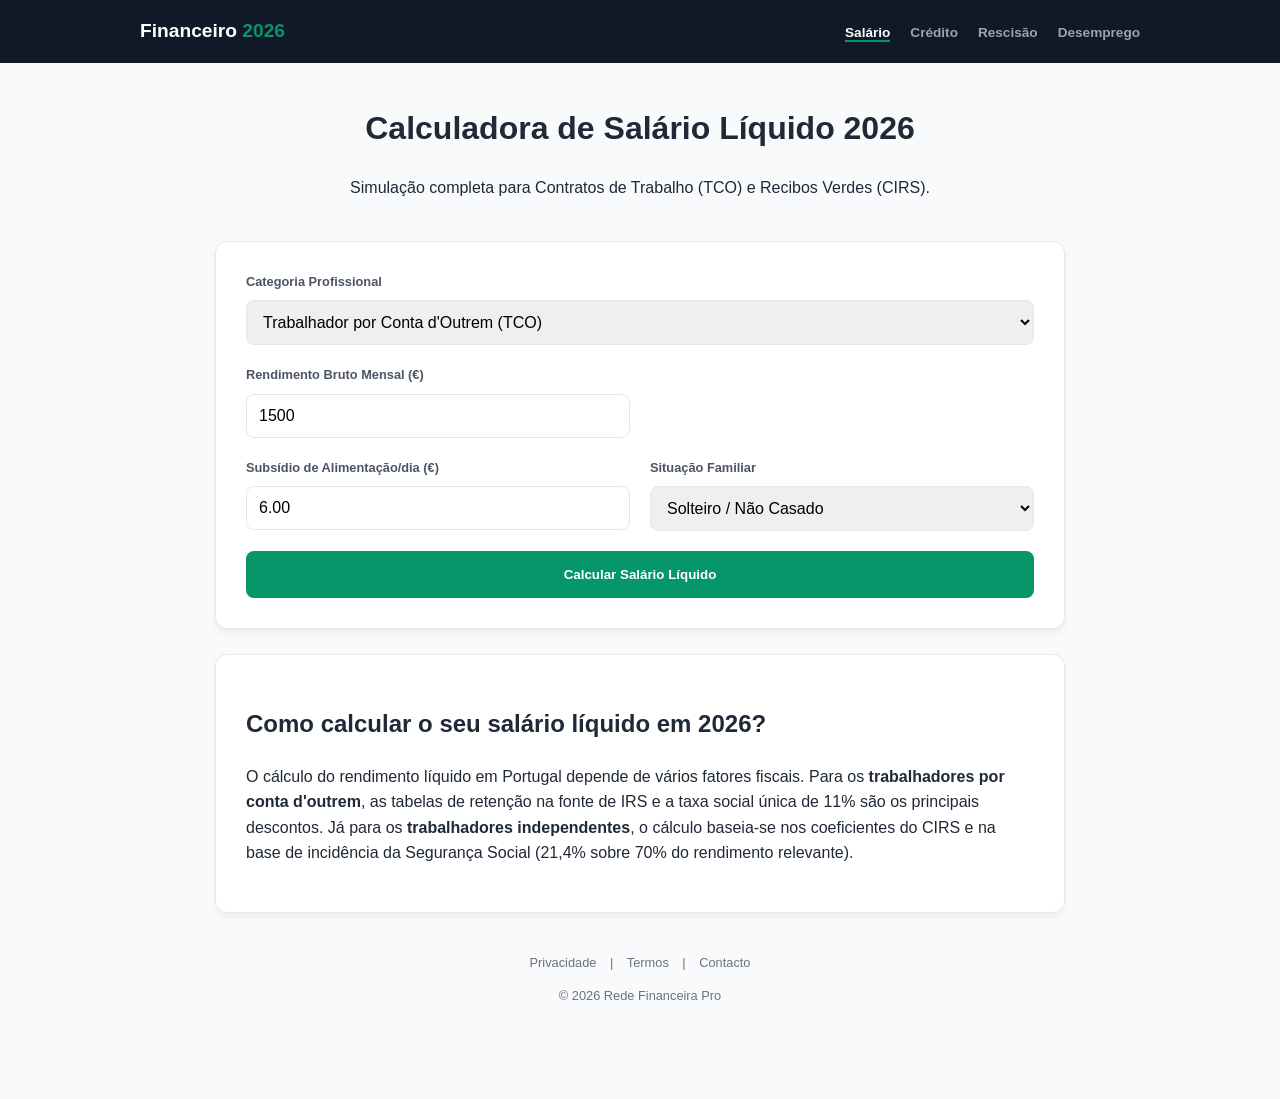
==== commit a37cabc0: "Update index.html" ====
--- a/index.html
+++ b/index.html
@@ -3,7 +3,10 @@
 <head>
     <meta charset="UTF-8">
     <meta name="viewport" content="width=device-width, initial-scale=1.0">
-    <title>Simulador Salário Líquido 2026 | TCO e Recibos Verdes Completo</title>
+    <title>Simulador Salário Líquido 2026 | TCO e Recibos Verdes</title>
+    
+    <link rel="icon" href="data:image/svg+xml,%3Csvg xmlns='http://www.w3.org/2000/svg' viewBox='0 0 24 24' fill='%23059669'%3E%3Cpath d='M11.8 10.9c-2.27-.59-3-1.2-3-2.15 0-1.09 1.01-1.85 2.7-1.85 1.78 0 2.44.85 2.5 2.1h2.21c-.07-1.72-1.12-3.3-3.21-3.81V3h-3v2.16c-1.94.42-3.5 1.68-3.5 3.61 0 2.31 1.91 3.46 4.7 4.13 2.5.6 3 1.48 3 2.41 0 .69-.49 1.79-2.7 1.79-2.06 0-2.87-.92-2.98-2.1h-2.2c.12 2.19 1.76 3.42 3.68 3.83V21h3v-2.15c1.95-.37 3.5-1.5 3.5-3.55 0-2.84-2.43-3.81-4.7-4.4z'/%3E%3C/svg%3E">
+    
     <link rel="stylesheet" href="style.css">
     <script async src="https://pagead2.googlesyndication.com/pagead/js/adsbygoogle.js?client=ca-pub-6163421497152187" crossorigin="anonymous"></script>
 </head>
@@ -23,13 +26,13 @@
     <div class="container">
         <header style="text-align: center; margin-bottom: 40px;">
             <h1>Calculadora de Salário Líquido 2026</h1>
-            <p>Cálculo exato para Contratos de Trabalho e todos os coeficientes de Recibos Verdes.</p>
+            <p>Simulação completa para Contratos de Trabalho (TCO) e Recibos Verdes (CIRS).</p>
         </header>
 
         <section class="card">
             <div class="grid">
                 <div class="input-group" style="grid-column: span 2;">
-                    <label>Tipo de Rendimento</label>
+                    <label>Categoria Profissional</label>
                     <select id="tipoTrabalhador" onchange="toggleInputs()">
                         <option value="outrem">Trabalhador por Conta d'Outrem (TCO)</option>
                         <option value="eni">Trabalhador Independente (Recibos Verdes)</option>
@@ -58,16 +61,14 @@
 
                 <div id="camposENI" class="sub-grid" style="display: none;">
                     <div class="input-group" style="grid-column: span 2;">
-                        <label>Atividade (Coeficientes Art. 31.º CIRS)</label>
+                        <label>Atividade (Coeficientes CIRS 2026)</label>
                         <select id="cirsAtividade">
-                            <option value="0.75">Prestação de Serviços - Lista Art. 151 (75%)</option>
+                            <option value="0.75">Serviços Profissionais - Art. 151 (75%)</option>
                             <option value="0.35">Outras Prestações de Serviços (35%)</option>
-                            <option value="0.15">Venda de Mercadorias e Produtos (15%)</option>
-                            <option value="0.15">Atividades Hoteleiras, Restauração e Bebidas (15%)</option>
-                            <option value="0.10">Alojamento Local (Modalidade Moradia/Apartamento) (10%)</option>
-                            <option value="0.95">Rendimentos de Propriedade Intelectual ou Industrial (95%)</option>
-                            <option value="0.10">Atividades Agrícolas, Silvícolas e Pecuárias (10%)</option>
-                            <option value="1.00">Subsídios ou Subvenções não destinados à exploração (100%)</option>
+                            <option value="0.15">Venda de Mercadorias / Restauração (15%)</option>
+                            <option value="0.10">Alojamento Local (10%)</option>
+                            <option value="0.95">Propriedade Intelectual (95%)</option>
+                            <option value="0.10">Atividades Agrícolas (10%)</option>
                         </select>
                     </div>
                     <div class="input-group">
@@ -76,15 +77,14 @@
                             <option value="0.25">25% (Regime Geral)</option>
                             <option value="0.20">20% (Artistas / Científicos)</option>
                             <option value="0.115">11.5% (Até 14.500€/ano)</option>
-                            <option value="0.10">10% (Regime Simplificado Especial)</option>
-                            <option value="0">Isento (Início de Atividade)</option>
+                            <option value="0">Isento / Sem Retenção</option>
                         </select>
                     </div>
                     <div class="input-group">
                         <label>Segurança Social</label>
                         <select id="isentoSS">
                             <option value="nao">Sujeito a Desconto (21.4%)</option>
-                            <option value="sim">Isento (Acumulação TCO ou 1.º Ano)</option>
+                            <option value="sim">Isento (Acumulação ou 1.º Ano)</option>
                         </select>
                     </div>
                 </div>
@@ -95,7 +95,7 @@
             <div id="results" class="results-area" style="display: none; margin-top: 25px;">
                 <div class="grid-res">
                     <div class="res-card">
-                        <small>Líquido Final</small>
+                        <small>Rendimento Líquido</small>
                         <div id="out-liquido" class="big-val"></div>
                     </div>
                     <div class="res-card">
@@ -107,12 +107,14 @@
         </section>
 
         <article class="card info-content">
-            <h2>Guia Completo: Impostos e Salário Líquido 2026</h2>
-            <p>Calcular o salário líquido em Portugal exige o conhecimento das regras da Autoridade Tributária e da Segurança Social. Quer trabalhe por conta d'outrem ou a recibos verdes, o valor bruto é apenas o ponto de partida.</p>
-            <h3>As nuances dos Recibos Verdes (CIRS)</h3>
-            <p>Para os trabalhadores independentes, a carga fiscal é determinada pelos coeficientes de despesa. O <strong>Artigo 31.º do CIRS</strong> define que nem todo o faturamento é tributável. Por exemplo, na venda de mercadorias, apenas 15% do valor é considerado rendimento para efeitos de imposto, enquanto nos serviços profissionais essa base sobe para 75%.</p>
-            <p>Além do IRS, a <strong>Segurança Social</strong> incide sobre 70% do rendimento relevante, com uma taxa de 21,4%. É fundamental compreender estes cálculos trimestrais para evitar dívidas fiscais e planear corretamente a sua poupança.</p>
+            <h2>Como calcular o seu salário líquido em 2026?</h2>
+            <p>O cálculo do rendimento líquido em Portugal depende de vários fatores fiscais. Para os <strong>trabalhadores por conta d'outrem</strong>, as tabelas de retenção na fonte de IRS e a taxa social única de 11% são os principais descontos. Já para os <strong>trabalhadores independentes</strong>, o cálculo baseia-se nos coeficientes do CIRS e na base de incidência da Segurança Social (21,4% sobre 70% do rendimento relevante).</p>
         </article>
+        
+        <footer style="text-align: center; margin-top: 40px; padding-bottom: 40px; color: #6b7280; font-size: 0.8rem;">
+            <a href="privacidade.html">Privacidade</a> | <a href="termos.html">Termos</a> | <a href="contacto.html">Contacto</a>
+            <p>© 2026 Rede Financeira Pro</p>
+        </footer>
     </div>
     <script src="script.js"></script>
 </body>
